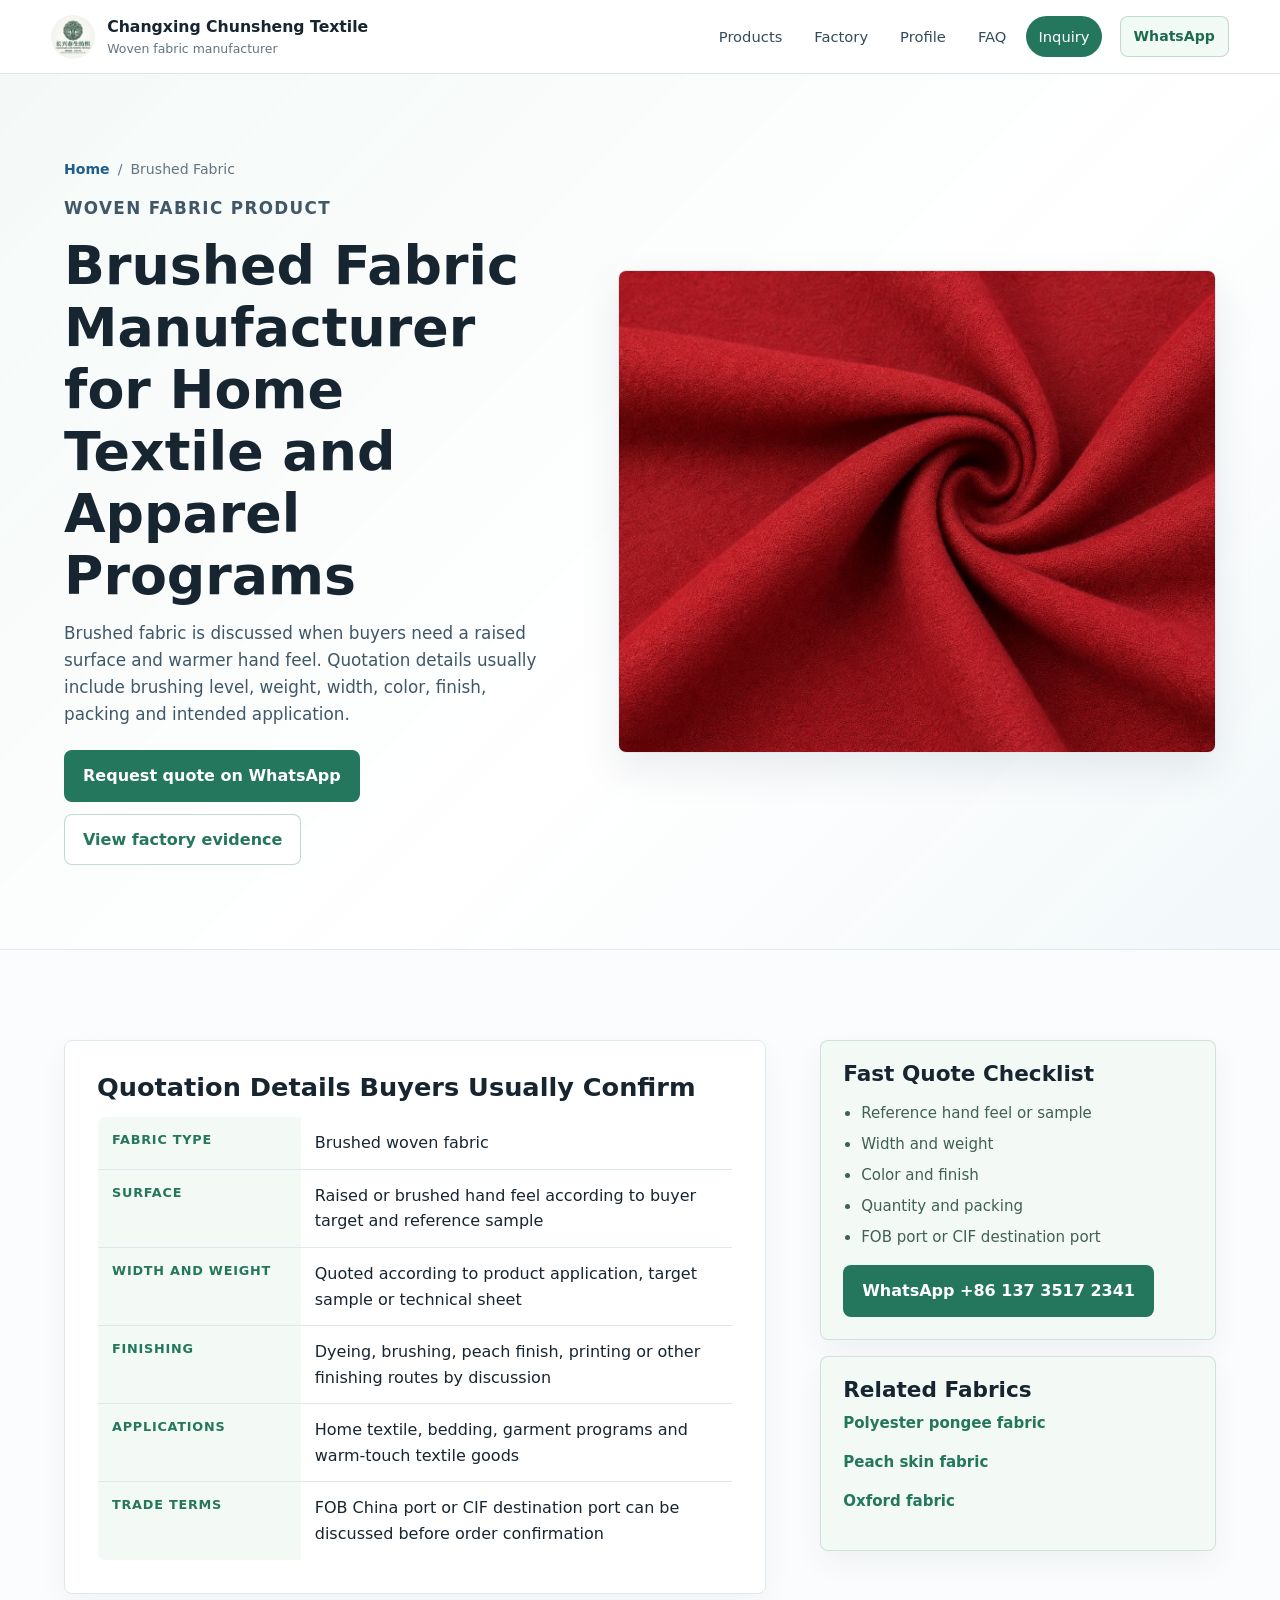
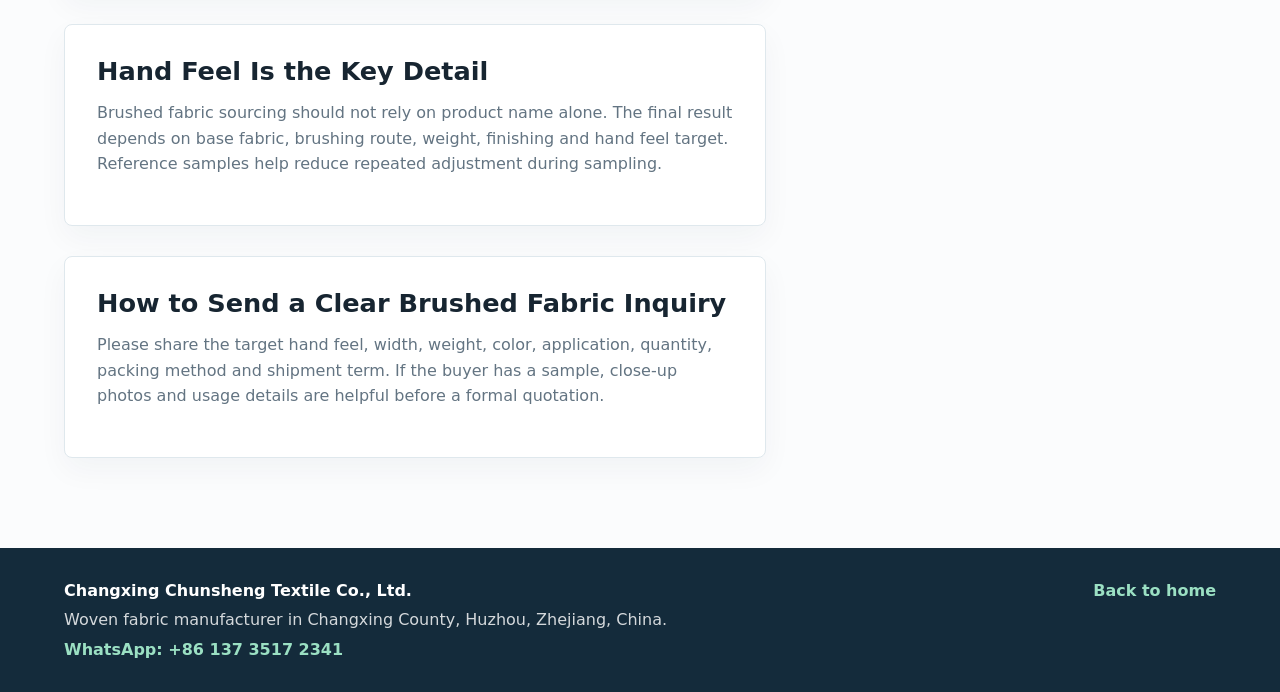
==== cloudflare-git-dist/brushed-fabric.html @ cf56562e "Add SEO product pages" ====
<!doctype html>
<html lang="en">
  <head>
    <meta charset="UTF-8" />
    <meta name="viewport" content="width=device-width, initial-scale=1.0" />
    <title>Brushed Fabric Manufacturer in China | Changxing Chunsheng Textile</title>
    <meta
      name="description"
      content="Brushed woven fabric quotation from Changxing Chunsheng Textile in Zhejiang, China. Discuss width, weight, brushing level, color, finish, quantity, packing and FOB or CIF shipment terms."
    />
    <meta name="robots" content="index, follow" />
    <link rel="canonical" href="https://textiles.junyan911s.workers.dev/brushed-fabric.html" />
    <meta property="og:type" content="product" />
    <meta property="og:title" content="Brushed Fabric Manufacturer in China" />
    <meta property="og:description" content="Brushed woven fabric quotation for warmer touch, apparel, home textile and bedding programs." />
    <meta property="og:url" content="https://textiles.junyan911s.workers.dev/brushed-fabric.html" />
    <meta property="og:image" content="https://textiles.junyan911s.workers.dev/assets/images/products/brushed.png" />
    <link rel="stylesheet" href="styles.css" />
    <script defer src="script.js"></script>
    <script defer src="analytics.js"></script>
    <script type="application/ld+json">
      {
        "@context": "https://schema.org",
        "@graph": [
          {
            "@type": "Product",
            "@id": "https://textiles.junyan911s.workers.dev/brushed-fabric.html#product",
            "name": "Brushed Fabric",
            "image": "https://textiles.junyan911s.workers.dev/assets/images/products/brushed.png",
            "description": "Brushed woven fabric with raised surface for warmer touch, home textile, bedding and garment programs.",
            "category": "Woven textile fabric",
            "brand": { "@type": "Brand", "name": "Changxing Chunsheng Textile" },
            "manufacturer": {
              "@type": "Organization",
              "name": "Changxing Chunsheng Textile Co., Ltd.",
              "url": "https://textiles.junyan911s.workers.dev/"
            },
            "additionalProperty": [
              { "@type": "PropertyValue", "name": "Common discussion points", "value": "brushing level, hand feel, width, weight, color, finishing, packing" },
              { "@type": "PropertyValue", "name": "Quotation terms", "value": "FOB or CIF by buyer request" }
            ]
          },
          {
            "@type": "BreadcrumbList",
            "itemListElement": [
              { "@type": "ListItem", "position": 1, "name": "Home", "item": "https://textiles.junyan911s.workers.dev/" },
              { "@type": "ListItem", "position": 2, "name": "Brushed Fabric", "item": "https://textiles.junyan911s.workers.dev/brushed-fabric.html" }
            ]
          }
        ]
      }
    </script>
  </head>
  <body class="product-page">
    <header class="site-header" data-header>
      <a class="brand" href="index.html#top" aria-label="Changxing Chunsheng Textile home">
        <img src="assets/images/brand/logo.jpg" alt="" />
        <span>
          <strong>Changxing Chunsheng Textile</strong>
          <small>Woven fabric manufacturer</small>
        </span>
      </a>
      <button class="nav-toggle" type="button" aria-expanded="false" aria-controls="site-nav" data-nav-toggle>
        <span></span>
        <span></span>
        <span></span>
      </button>
      <nav id="site-nav" class="site-nav" data-nav>
        <a href="index.html#products">Products</a>
        <a href="index.html#factory">Factory</a>
        <a href="index.html#profile">Profile</a>
        <a href="index.html#faq">FAQ</a>
        <a class="nav-cta" href="index.html#inquiry">Inquiry</a>
      </nav>
      <a class="whatsapp-link header-whatsapp" href="https://wa.me/8613735172341" target="_blank" rel="noopener">WhatsApp</a>
    </header>

    <main>
      <section class="product-hero">
        <div class="product-hero-copy">
          <nav class="breadcrumb" aria-label="Breadcrumb">
            <a href="index.html">Home</a>
            <span>/</span>
            <span>Brushed Fabric</span>
          </nav>
          <p class="eyebrow">Woven fabric product</p>
          <h1>Brushed Fabric Manufacturer for Home Textile and Apparel Programs</h1>
          <p>
            Brushed fabric is discussed when buyers need a raised surface and warmer hand feel. Quotation
            details usually include brushing level, weight, width, color, finish, packing and intended
            application.
          </p>
          <div class="product-actions">
            <a class="button primary" href="https://wa.me/8613735172341?text=Hello%2C%20I%20want%20a%20quote%20for%20brushed%20fabric." target="_blank" rel="noopener">Request quote on WhatsApp</a>
            <a class="button secondary" href="index.html#factory">View factory evidence</a>
          </div>
        </div>
        <figure class="product-hero-image">
          <img src="assets/images/products/brushed.png" alt="Brushed woven fabric sample for home textile and apparel programs" />
        </figure>
      </section>

      <section class="product-layout">
        <div class="product-content">
          <article class="product-panel">
            <h2>Quotation Details Buyers Usually Confirm</h2>
            <table class="spec-table">
              <tbody>
                <tr><th>Fabric type</th><td>Brushed woven fabric</td></tr>
                <tr><th>Surface</th><td>Raised or brushed hand feel according to buyer target and reference sample</td></tr>
                <tr><th>Width and weight</th><td>Quoted according to product application, target sample or technical sheet</td></tr>
                <tr><th>Finishing</th><td>Dyeing, brushing, peach finish, printing or other finishing routes by discussion</td></tr>
                <tr><th>Applications</th><td>Home textile, bedding, garment programs and warm-touch textile goods</td></tr>
                <tr><th>Trade terms</th><td>FOB China port or CIF destination port can be discussed before order confirmation</td></tr>
              </tbody>
            </table>
          </article>

          <article class="product-panel">
            <h2>Hand Feel Is the Key Detail</h2>
            <p>
              Brushed fabric sourcing should not rely on product name alone. The final result depends on base
              fabric, brushing route, weight, finishing and hand feel target. Reference samples help reduce
              repeated adjustment during sampling.
            </p>
          </article>

          <article class="product-panel">
            <h2>How to Send a Clear Brushed Fabric Inquiry</h2>
            <p>
              Please share the target hand feel, width, weight, color, application, quantity, packing method and
              shipment term. If the buyer has a sample, close-up photos and usage details are helpful before a
              formal quotation.
            </p>
          </article>
        </div>

        <aside class="product-side">
          <div class="quote-card">
            <h2>Fast Quote Checklist</h2>
            <ul>
              <li>Reference hand feel or sample</li>
              <li>Width and weight</li>
              <li>Color and finish</li>
              <li>Quantity and packing</li>
              <li>FOB port or CIF destination port</li>
            </ul>
            <a class="button primary" href="https://wa.me/8613735172341" target="_blank" rel="noopener">WhatsApp +86 137 3517 2341</a>
          </div>
          <div class="quote-card">
            <h2>Related Fabrics</h2>
            <p><a class="inline-contact" href="polyester-pongee-fabric.html">Polyester pongee fabric</a></p>
            <p><a class="inline-contact" href="peach-skin-fabric.html">Peach skin fabric</a></p>
            <p><a class="inline-contact" href="oxford-fabric.html">Oxford fabric</a></p>
          </div>
        </aside>
      </section>
    </main>

    <footer class="site-footer">
      <div>
        <strong>Changxing Chunsheng Textile Co., Ltd.</strong>
        <p>Woven fabric manufacturer in Changxing County, Huzhou, Zhejiang, China.</p>
        <p><a class="footer-contact" href="https://wa.me/8613735172341" target="_blank" rel="noopener">WhatsApp: +86 137 3517 2341</a></p>
      </div>
      <a href="index.html#top">Back to home</a>
    </footer>
  </body>
</html>
---- cloudflare-git-dist/styles.css ----
:root {
  --ink: #172531;
  --muted: #637482;
  --line: #dfe8ed;
  --blue: #1f5f8b;
  --green: #24765c;
  --rust: #5f725f;
  --cream: #f6f8f7;
  --paper: #fbfcfd;
  --soft: #f2f6f7;
  --surface: #ffffff;
  --shadow: 0 16px 42px rgba(24, 47, 65, 0.09);
  --radius: 8px;
}

* {
  box-sizing: border-box;
}

html {
  scroll-behavior: smooth;
}

body {
  margin: 0;
  font-family:
    Inter, ui-sans-serif, system-ui, -apple-system, BlinkMacSystemFont, "Segoe UI", "PingFang SC",
    "Microsoft YaHei", Arial, sans-serif;
  color: var(--ink);
  background: var(--paper);
  line-height: 1.6;
}

img,
video {
  display: block;
  max-width: 100%;
}

a {
  color: inherit;
  text-decoration: none;
}

.site-header {
  position: sticky;
  top: 0;
  z-index: 20;
  display: flex;
  align-items: center;
  justify-content: space-between;
  gap: 18px;
  padding: 14px clamp(18px, 4vw, 56px);
  background: rgba(255, 255, 255, 0.94);
  border-bottom: 1px solid rgba(214, 226, 232, 0.88);
  backdrop-filter: blur(16px);
}

.brand {
  display: inline-flex;
  align-items: center;
  gap: 12px;
  min-width: 0;
}

.brand img {
  width: 44px;
  height: 44px;
  border-radius: 50%;
  object-fit: cover;
}

.brand strong,
.brand small {
  display: block;
  white-space: nowrap;
}

.brand strong {
  font-size: 0.98rem;
  letter-spacing: 0;
}

.brand small {
  color: var(--muted);
  font-size: 0.78rem;
}

.site-nav {
  display: flex;
  align-items: center;
  gap: 8px;
  color: #344b5b;
  font-size: 0.92rem;
  margin-left: auto;
}

.site-nav a {
  padding: 9px 12px;
  border-radius: 999px;
}

.site-nav a:hover {
  background: var(--soft);
}

.nav-cta {
  color: #fff !important;
  background: var(--green);
}

.whatsapp-link,
.inline-contact,
.footer-contact {
  color: var(--green);
  font-weight: 850;
}

.header-whatsapp {
  display: inline-flex;
  align-items: center;
  justify-content: center;
  min-height: 38px;
  padding: 8px 13px;
  border: 1px solid rgba(36, 118, 92, 0.24);
  border-radius: var(--radius);
  background: #f1faf5;
  color: #1c6a50;
  font-size: 0.88rem;
  white-space: nowrap;
}

.header-whatsapp:hover,
.whatsapp-link:hover,
.inline-contact:hover,
.footer-contact:hover {
  color: #124d3a;
}

.language-switch {
  display: inline-flex;
  flex: 0 0 auto;
  padding: 3px;
  border: 1px solid var(--line);
  border-radius: var(--radius);
  background: #fff;
}

.language-switch button {
  min-width: 46px;
  border: 0;
  border-radius: 6px;
  padding: 7px 9px;
  color: #405568;
  background: transparent;
  font: inherit;
  font-size: 0.82rem;
  font-weight: 800;
  cursor: pointer;
}

.language-switch button.is-active {
  color: #fff;
  background: var(--green);
}

.nav-toggle {
  display: none;
  width: 42px;
  height: 42px;
  border: 1px solid var(--line);
  border-radius: var(--radius);
  background: #fff;
}

.nav-toggle span {
  display: block;
  width: 18px;
  height: 2px;
  margin: 4px auto;
  background: var(--ink);
}

.hero {
  padding: clamp(22px, 3.2vw, 38px) clamp(18px, 4vw, 56px) clamp(32px, 4vw, 52px);
  background:
    linear-gradient(135deg, rgba(244, 249, 248, 0.96), rgba(255, 255, 255, 0.94) 54%, rgba(246, 249, 250, 0.92)),
    #f8fbfa;
  border-bottom: 1px solid var(--line);
}

.hero-wrap {
  display: grid;
  grid-template-columns: minmax(0, 1.58fr) minmax(370px, 0.62fr);
  gap: clamp(18px, 2vw, 28px);
  align-items: stretch;
  max-width: 1480px;
  margin: 0 auto;
}

.hero-cover-card,
.hero-inquiry {
  border: 1px solid rgba(211, 225, 231, 0.9);
  border-radius: var(--radius);
  background: rgba(255, 255, 255, 0.96);
  box-shadow: var(--shadow);
}

.hero-cover-card {
  display: grid;
  align-items: center;
  padding: clamp(8px, 0.8vw, 12px);
  overflow: hidden;
  background:
    linear-gradient(135deg, rgba(255, 255, 255, 0.98), rgba(245, 249, 249, 0.9)),
    #fff;
}

.hero-cover-card img {
  width: 100%;
  height: auto;
  object-fit: contain;
  border-radius: 6px;
}

.hero-inquiry {
  display: grid;
  grid-template-columns: 1fr;
  height: 100%;
  gap: 8px;
  align-content: center;
  align-items: start;
  padding: clamp(16px, 1.35vw, 22px);
}

.hero-inquiry h1 {
  max-width: 380px;
  margin-bottom: 2px;
  font-size: clamp(1.2rem, 1.28vw, 1.52rem);
  line-height: 1.18;
}

.eyebrow {
  margin: 0 0 14px;
  color: var(--green);
  font-size: 0.78rem;
  font-weight: 800;
  letter-spacing: 0.08em;
  text-transform: uppercase;
}

h1,
h2,
h3,
p {
  margin-top: 0;
}

h1 {
  max-width: 560px;
  margin-bottom: 14px;
  font-size: clamp(1.85rem, 2.45vw, 2.75rem);
  line-height: 1.15;
  font-weight: 850;
  letter-spacing: 0;
}

h2 {
  margin-bottom: 14px;
  font-size: clamp(2rem, 4vw, 3.65rem);
  line-height: 1.02;
  letter-spacing: 0;
}

h3 {
  margin-bottom: 8px;
  font-size: 1.08rem;
  line-height: 1.22;
}

.hero-copy {
  max-width: 380px;
  margin-bottom: 0;
  color: #405768;
  font-size: 0.84rem;
  line-height: 1.52;
}

.contact-row {
  display: grid;
  gap: 4px;
  margin: 2px 0;
  padding: 9px 12px;
  border: 1px solid rgba(36, 118, 92, 0.16);
  border-radius: var(--radius);
  background: #f3faf6;
}

.contact-row .whatsapp-link {
  display: flex;
  flex-wrap: wrap;
  align-items: baseline;
  gap: 6px 10px;
}

.contact-row span {
  color: #1f6b52;
  font-size: 0.74rem;
  font-weight: 900;
  letter-spacing: 0.04em;
  text-transform: uppercase;
}

.contact-row strong {
  color: #173d30;
  font-size: 0.9rem;
}

.response-note {
  color: #60736d !important;
  font-size: 0.78rem !important;
  font-weight: 650 !important;
  letter-spacing: 0 !important;
  text-transform: none !important;
}

.hero-actions {
  display: flex;
  flex-wrap: wrap;
  gap: 12px;
  margin-top: 24px;
}

.button {
  display: inline-flex;
  align-items: center;
  justify-content: center;
  min-height: 46px;
  padding: 12px 18px;
  border: 1px solid transparent;
  border-radius: var(--radius);
  font-weight: 800;
  cursor: pointer;
}

.button.primary {
  color: #fff;
  background: var(--green);
}

.button.primary:hover {
  background: #1a624b;
}

.button.secondary {
  border-color: rgba(36, 118, 92, 0.28);
  color: var(--green);
  background: rgba(255, 255, 255, 0.86);
}

.section,
.factory-section,
.process-section,
.inquiry-section {
  padding: clamp(64px, 9vw, 112px) clamp(18px, 5vw, 72px);
}

.section-heading {
  max-width: 850px;
  margin: 0 auto 36px;
  text-align: center;
}

.section-heading p:not(.eyebrow) {
  color: var(--muted);
  font-size: 1.03rem;
}

.product-grid {
  display: grid;
  grid-template-columns: repeat(4, minmax(0, 1fr));
  gap: 18px;
}

.product-card {
  overflow: hidden;
  border: 1px solid var(--line);
  border-radius: var(--radius);
  background: var(--surface);
  box-shadow: 0 12px 30px rgba(24, 47, 65, 0.06);
}

.product-image-button {
  position: relative;
  display: block;
  width: 100%;
  padding: 0;
  border: 0;
  background: var(--soft);
  cursor: zoom-in;
  overflow: hidden;
}

.product-image-button::after {
  content: "+";
  position: absolute;
  right: 14px;
  bottom: 14px;
  display: grid;
  place-items: center;
  width: 34px;
  height: 34px;
  border: 1px solid rgba(255, 255, 255, 0.68);
  border-radius: 50%;
  color: #fff;
  background: rgba(16, 35, 49, 0.62);
  font-size: 1.35rem;
  line-height: 1;
  opacity: 0;
  transform: translateY(6px) scale(0.92);
  transition:
    opacity 180ms ease,
    transform 180ms ease,
    background 180ms ease;
}

.product-image-button:hover::after,
.product-image-button:focus-visible::after {
  opacity: 1;
  transform: translateY(0) scale(1);
}

.product-image-button:focus-visible {
  outline: 3px solid rgba(31, 109, 84, 0.22);
  outline-offset: -3px;
}

.product-card img {
  width: 100%;
  aspect-ratio: 1.28;
  object-fit: cover;
  background: var(--soft);
  transition: transform 260ms ease;
}

.product-image-button:hover img,
.product-image-button:focus-visible img {
  transform: scale(1.035);
}

.product-card div {
  padding: 20px;
}

.product-card p {
  min-height: 78px;
  color: var(--muted);
  font-size: 0.94rem;
}

.product-card span {
  display: inline-flex;
  padding: 4px 9px;
  border-radius: 999px;
  color: #276d55;
  background: #edf7f2;
  font-size: 0.8rem;
  font-weight: 800;
}

.product-detail-link {
  display: inline-flex;
  align-items: center;
  gap: 6px;
  margin-top: 14px;
  color: var(--blue);
  font-size: 0.9rem;
  font-weight: 850;
}

.product-detail-link::after {
  content: ">";
  color: var(--green);
  font-weight: 900;
  transform: translateY(-1px);
}

.product-detail-link:hover {
  color: #164c70;
}

.factory-section {
  display: grid;
  grid-template-columns: minmax(0, 0.78fr) minmax(0, 1.22fr);
  gap: clamp(28px, 5vw, 64px);
  align-items: center;
  background: var(--cream);
}

.factory-copy p:not(.eyebrow) {
  color: #516676;
}

.check-list {
  display: grid;
  gap: 12px;
  padding: 0;
  margin: 24px 0 0;
  list-style: none;
}

.check-list li {
  position: relative;
  padding-left: 28px;
  color: #2c4658;
}

.check-list li::before {
  content: "";
  position: absolute;
  left: 0;
  top: 0.52em;
  width: 10px;
  height: 10px;
  border-radius: 50%;
  background: var(--green);
}

.factory-gallery {
  display: grid;
  grid-template-columns: 1fr 0.72fr;
  gap: 16px;
  align-items: stretch;
}

figure {
  margin: 0;
}

.factory-gallery figure {
  overflow: hidden;
  border-radius: var(--radius);
  background: var(--surface);
  box-shadow: var(--shadow);
}

.factory-gallery img {
  width: 100%;
  height: 560px;
  object-fit: cover;
}

.factory-gallery figure:nth-child(2) img {
  height: 460px;
}

figcaption {
  padding: 12px 14px;
  color: #607483;
  font-size: 0.88rem;
}

.verification {
  background: var(--surface);
}

.verification-layout {
  display: grid;
  grid-template-columns: minmax(0, 1.1fr) minmax(360px, 0.9fr);
  gap: 28px;
  align-items: start;
}

.profile-layout {
  grid-template-columns: minmax(0, 920px);
  justify-content: center;
}

.facts {
  display: grid;
  gap: 1px;
  margin: 0;
  overflow: hidden;
  border: 1px solid var(--line);
  border-radius: var(--radius);
  background: var(--line);
}

.facts div {
  padding: 18px 20px;
  background: var(--surface);
}

.facts dt {
  color: var(--green);
  font-size: 0.78rem;
  font-weight: 900;
  letter-spacing: 0.06em;
  text-transform: uppercase;
}

.facts dd {
  margin: 5px 0 0;
  color: #304756;
}

.process-section {
  background: #173449;
  color: #fff;
}

.compact {
  margin-bottom: 30px;
}

.process-section .eyebrow {
  color: #9bd7be;
}

.process-grid {
  display: grid;
  grid-template-columns: repeat(4, minmax(0, 1fr));
  gap: 14px;
}

.process-grid article {
  padding: 24px;
  border: 1px solid rgba(255, 255, 255, 0.14);
  border-radius: var(--radius);
  background: rgba(255, 255, 255, 0.055);
}

.process-grid span {
  display: block;
  margin-bottom: 34px;
  color: #9bd7be;
  font-size: 0.8rem;
  font-weight: 900;
}

.process-grid p {
  margin-bottom: 0;
  color: rgba(255, 255, 255, 0.76);
}

.faq-section {
  background: var(--surface);
}

.faq-grid {
  display: grid;
  grid-template-columns: repeat(2, minmax(0, 1fr));
  gap: 14px;
  max-width: 1120px;
  margin: 0 auto;
}

.faq-grid details {
  border: 1px solid var(--line);
  border-radius: var(--radius);
  background: #fff;
  box-shadow: 0 10px 26px rgba(24, 47, 65, 0.045);
}

.faq-grid summary {
  position: relative;
  padding: 18px 48px 18px 20px;
  color: var(--ink);
  font-weight: 850;
  line-height: 1.35;
  cursor: pointer;
}

.faq-grid summary::marker {
  content: "";
}

.faq-grid summary::after {
  content: "+";
  position: absolute;
  top: 18px;
  right: 20px;
  color: var(--green);
  font-size: 1.2rem;
  line-height: 1;
}

.faq-grid details[open] summary::after {
  content: "-";
}

.faq-grid p {
  margin: 0;
  padding: 0 20px 18px;
  color: var(--muted);
  font-size: 0.96rem;
}

.product-page {
  background: var(--paper);
}

.product-hero {
  display: grid;
  grid-template-columns: minmax(0, 0.9fr) minmax(360px, 1.1fr);
  gap: clamp(24px, 5vw, 64px);
  align-items: center;
  padding: clamp(44px, 7vw, 84px) clamp(18px, 5vw, 72px);
  border-bottom: 1px solid var(--line);
  background:
    linear-gradient(135deg, rgba(244, 249, 248, 0.98), rgba(255, 255, 255, 0.94) 58%, rgba(242, 247, 249, 0.92)),
    #f8fbfa;
}

.product-hero-copy {
  max-width: 680px;
}

.product-hero-copy h1 {
  max-width: 680px;
  font-size: clamp(2rem, 4.2vw, 4.2rem);
}

.product-hero-copy p {
  color: #405768;
  font-size: 1.05rem;
}

.product-hero-image {
  overflow: hidden;
  border: 1px solid var(--line);
  border-radius: var(--radius);
  background: #fff;
  box-shadow: var(--shadow);
}

.product-hero-image img {
  width: 100%;
  aspect-ratio: 1.24;
  object-fit: cover;
}

.product-actions {
  display: flex;
  flex-wrap: wrap;
  gap: 12px;
  margin-top: 22px;
}

.product-layout {
  display: grid;
  grid-template-columns: minmax(0, 1.1fr) minmax(300px, 0.62fr);
  gap: clamp(24px, 5vw, 54px);
  align-items: start;
  padding: clamp(54px, 7vw, 92px) clamp(18px, 5vw, 72px);
}

.product-content {
  display: grid;
  gap: 30px;
}

.product-panel {
  padding: clamp(22px, 3vw, 32px);
  border: 1px solid var(--line);
  border-radius: var(--radius);
  background: #fff;
  box-shadow: 0 12px 30px rgba(24, 47, 65, 0.045);
}

.product-panel h2 {
  margin-bottom: 14px;
  font-size: clamp(1.45rem, 2vw, 2rem);
  line-height: 1.15;
}

.product-panel p {
  color: var(--muted);
}

.spec-table {
  width: 100%;
  border-collapse: collapse;
  overflow: hidden;
  border: 1px solid var(--line);
  border-radius: var(--radius);
  background: #fff;
}

.spec-table th,
.spec-table td {
  padding: 13px 14px;
  border-bottom: 1px solid var(--line);
  text-align: left;
  vertical-align: top;
}

.spec-table th {
  width: 32%;
  color: var(--green);
  background: #f3faf6;
  font-size: 0.8rem;
  letter-spacing: 0.06em;
  text-transform: uppercase;
}

.spec-table tr:last-child th,
.spec-table tr:last-child td {
  border-bottom: 0;
}

.product-side {
  position: sticky;
  top: 96px;
  display: grid;
  gap: 16px;
}

.quote-card {
  padding: 22px;
  border: 1px solid rgba(36, 118, 92, 0.18);
  border-radius: var(--radius);
  background: #f3faf6;
  box-shadow: 0 12px 30px rgba(24, 47, 65, 0.055);
}

.quote-card h2 {
  margin-bottom: 10px;
  font-size: 1.35rem;
}

.quote-card p,
.quote-card li {
  color: #405f55;
  font-size: 0.94rem;
}

.quote-card ul {
  display: grid;
  gap: 7px;
  padding-left: 18px;
}

.breadcrumb {
  display: flex;
  flex-wrap: wrap;
  gap: 8px;
  margin-bottom: 14px;
  color: var(--muted);
  font-size: 0.88rem;
}

.breadcrumb a {
  color: var(--blue);
  font-weight: 800;
}

.video-section {
  background:
    linear-gradient(180deg, #f8fafb 0%, #f3f7f7 100%);
}

.video-carousel {
  position: relative;
  isolation: isolate;
  max-width: 1120px;
  margin: 0 auto;
  padding: 0 clamp(42px, 5vw, 62px);
  --carousel-delay: 6500ms;
}

.video-carousel::before {
  content: "";
  position: absolute;
  inset: 48px clamp(28px, 4vw, 46px) 58px;
  z-index: -1;
  border: 1px solid rgba(36, 118, 92, 0.11);
  border-radius: var(--radius);
  background:
    linear-gradient(135deg, rgba(255, 255, 255, 0.76), rgba(237, 244, 246, 0.58)),
    repeating-linear-gradient(90deg, rgba(23, 37, 49, 0.035) 0 1px, transparent 1px 12px);
  box-shadow: 0 22px 52px rgba(24, 47, 65, 0.08);
  transform: translate(12px, 14px);
}

.carousel-meta {
  display: flex;
  align-items: end;
  justify-content: space-between;
  gap: 18px;
  margin-bottom: 12px;
  padding: 12px 14px;
  border: 1px solid rgba(218, 229, 234, 0.9);
  border-radius: var(--radius);
  background: rgba(255, 255, 255, 0.86);
  box-shadow: 0 12px 28px rgba(24, 47, 65, 0.055);
  backdrop-filter: blur(10px);
}

.carousel-meta div {
  display: grid;
  gap: 3px;
}

.carousel-meta span {
  color: var(--green);
  font-size: 0.76rem;
  font-weight: 900;
  letter-spacing: 0.08em;
  text-transform: uppercase;
}

.carousel-meta strong {
  color: var(--ink);
  font-size: clamp(1.2rem, 2vw, 1.75rem);
  line-height: 1.15;
}

.carousel-count {
  padding: 6px 10px;
  border: 1px solid rgba(36, 118, 92, 0.2);
  border-radius: 999px;
  background: rgba(255, 255, 255, 0.88);
  white-space: nowrap;
}

.video-viewport {
  position: relative;
  overflow: hidden;
  padding: clamp(20px, 3vw, 34px) clamp(34px, 5vw, 64px);
  border: 1px solid var(--line);
  border-radius: var(--radius);
  background:
    radial-gradient(circle at 50% 34%, rgba(255, 255, 255, 0.12), transparent 38%),
    linear-gradient(135deg, rgba(31, 109, 84, 0.26), rgba(14, 75, 131, 0.14) 42%, transparent),
    #101820;
  box-shadow: 0 24px 58px rgba(22, 38, 51, 0.22);
  cursor: grab;
  perspective: 1400px;
}

.video-viewport::after {
  content: "";
  position: absolute;
  inset: 0;
  z-index: 2;
  pointer-events: none;
  border-radius: inherit;
  box-shadow:
    inset 0 0 0 1px rgba(255, 255, 255, 0.1),
    inset 0 -80px 120px rgba(7, 16, 24, 0.12);
}

.video-track {
  position: relative;
  height: clamp(320px, 39vw, 560px);
  transform-style: preserve-3d;
}

.video-slide {
  position: absolute;
  top: 50%;
  left: 50%;
  z-index: 0;
  width: min(74%, 860px);
  padding: clamp(10px, 1.2vw, 14px);
  background:
    linear-gradient(135deg, rgba(255, 255, 255, 0.08), rgba(255, 255, 255, 0.02)),
    #101820;
  border: 1px solid rgba(255, 255, 255, 0.1);
  border-radius: var(--radius);
  box-shadow: 0 22px 54px rgba(0, 0, 0, 0.28);
  opacity: 0;
  pointer-events: none;
  filter: saturate(0.74) brightness(0.76);
  transform: translate3d(-50%, -50%, -260px) scale(0.52);
  transform-origin: center;
  transition:
    opacity 460ms ease,
    transform 780ms cubic-bezier(0.16, 1, 0.3, 1),
    filter 780ms ease,
    box-shadow 780ms ease;
  will-change: transform, opacity, filter;
}

.video-slide.is-active {
  z-index: 5;
  opacity: 1;
  pointer-events: auto;
  filter: saturate(1.04) brightness(1);
  transform: translate3d(-50%, -50%, 80px) scale(1);
  box-shadow: 0 28px 74px rgba(0, 0, 0, 0.34);
}

.video-slide.is-prev {
  z-index: 3;
  opacity: 0.58;
  pointer-events: auto;
  cursor: pointer;
  transform: translate3d(-90%, -50%, -125px) rotateY(18deg) scale(0.76);
}

.video-slide.is-next {
  z-index: 3;
  opacity: 0.58;
  pointer-events: auto;
  cursor: pointer;
  transform: translate3d(-10%, -50%, -125px) rotateY(-18deg) scale(0.76);
}

.video-slide.is-far-prev {
  z-index: 1;
  opacity: 0.24;
  transform: translate3d(-112%, -50%, -240px) rotateY(26deg) scale(0.58);
}

.video-slide.is-far-next {
  z-index: 1;
  opacity: 0.24;
  transform: translate3d(12%, -50%, -240px) rotateY(-26deg) scale(0.58);
}

.video-slide.is-hidden {
  opacity: 0;
  transform: translate3d(-50%, -50%, -320px) scale(0.45);
}

.video-slide video {
  width: 100%;
  aspect-ratio: 16 / 9;
  object-fit: cover;
  border-radius: 6px;
  background: #101820;
  box-shadow: inset 0 0 0 1px rgba(255, 255, 255, 0.08);
  filter: saturate(0.9) contrast(0.98);
  transform: scale(1);
  transition:
    filter 760ms ease,
    transform 900ms cubic-bezier(0.2, 0.82, 0.18, 1);
}

.video-slide.is-active video {
  filter: saturate(1.04) contrast(1.02);
  transform: scale(1.01);
}

.video-slide:not(.is-active) video {
  pointer-events: none;
}

.video-carousel.is-dragging .video-viewport {
  cursor: grabbing;
}

.carousel-control {
  position: absolute;
  top: 50%;
  z-index: 8;
  display: inline-flex;
  align-items: center;
  justify-content: center;
  width: 42px;
  height: 42px;
  border: 1px solid rgba(31, 109, 84, 0.28);
  border-radius: 50%;
  color: var(--green);
  background: rgba(255, 255, 255, 0.88);
  box-shadow: 0 10px 26px rgba(22, 38, 51, 0.12);
  backdrop-filter: blur(10px);
  cursor: pointer;
  transform: translateY(-50%);
  transition:
    background 180ms ease,
    border-color 180ms ease,
    color 180ms ease,
    transform 220ms ease,
    box-shadow 220ms ease;
}

.carousel-control span {
  font-size: 2rem;
  line-height: 1;
  transform: translateY(-1px);
}

.carousel-control:hover {
  color: #fff;
  background: var(--green);
  border-color: var(--green);
  box-shadow: 0 14px 30px rgba(31, 109, 84, 0.22);
  transform: translateY(-50%) scale(1.05);
}

.carousel-control.prev {
  left: 0;
}

.carousel-control.next {
  right: 0;
}

.carousel-progress {
  height: 5px;
  margin: 16px auto 0;
  overflow: hidden;
  border-radius: 999px;
  background: rgba(14, 75, 131, 0.1);
  box-shadow: inset 0 0 0 1px rgba(14, 75, 131, 0.06);
}

.carousel-progress span {
  display: block;
  width: 0;
  height: 100%;
  border-radius: inherit;
  background: linear-gradient(90deg, #4bd08f, #2d8acb, #9be0c3);
  box-shadow: 0 0 16px rgba(75, 208, 143, 0.46);
}

.carousel-progress span.is-animating {
  animation: carouselProgress var(--carousel-delay) linear forwards;
}

.video-carousel.is-paused .carousel-progress span {
  animation-play-state: paused;
}

@keyframes carouselProgress {
  from {
    width: 0;
  }

  to {
    width: 100%;
  }
}

.carousel-dots {
  display: flex;
  justify-content: center;
  gap: 9px;
  margin-top: 16px;
}

.carousel-dots button {
  width: 18px;
  height: 5px;
  padding: 0;
  border: 0;
  border-radius: 999px;
  background: #b9c8cf;
  cursor: pointer;
  transition:
    width 220ms ease,
    background 220ms ease,
    transform 220ms ease,
    box-shadow 220ms ease;
}

.carousel-dots button.is-active {
  width: 36px;
  background: linear-gradient(90deg, var(--green), var(--blue));
  box-shadow: 0 8px 18px rgba(31, 109, 84, 0.22);
  transform: translateY(-1px);
}

.inquiry-section {
  display: grid;
  grid-template-columns: minmax(0, 0.86fr) minmax(0, 1.14fr);
  gap: clamp(28px, 6vw, 74px);
  align-items: start;
  background: linear-gradient(135deg, #f3f8f6 0%, #fff 52%, #f7fafb 100%);
}

.inquiry-section > div p:not(.eyebrow) {
  color: var(--muted);
}

.inquiry-form {
  display: grid;
  grid-template-columns: 1fr 1fr;
  gap: 14px;
  padding: 22px;
  border: 1px solid var(--line);
  border-radius: var(--radius);
  background: rgba(255, 255, 255, 0.94);
  box-shadow: var(--shadow);
}

.hero-form {
  grid-column: auto;
  grid-row: auto;
  grid-template-columns: repeat(2, minmax(0, 1fr));
  gap: 7px 9px;
  padding: 0;
  border: 0;
  background: transparent;
  box-shadow: none;
}

.hero-form input,
.hero-form select,
.hero-form textarea {
  min-height: 34px;
  padding: 7px 9px;
  font-size: 0.8rem;
}

.hero-form textarea {
  min-height: 72px;
}

.hero-form .button {
  min-height: 38px;
  margin-top: 2px;
  font-size: 0.84rem;
}

.inquiry-form label {
  display: grid;
  gap: 4px;
  color: #314b5e;
  font-size: 0.76rem;
  font-weight: 800;
}

.inquiry-form .full,
.inquiry-form button,
.form-note {
  grid-column: 1 / -1;
}

input,
select,
textarea {
  width: 100%;
  border: 1px solid #ccdce3;
  border-radius: var(--radius);
  padding: 12px 12px;
  color: var(--ink);
  background: #fff;
  font: inherit;
}

textarea {
  resize: vertical;
}

input:focus,
select:focus,
textarea:focus {
  border-color: var(--green);
  outline: 3px solid rgba(36, 118, 92, 0.13);
}

.form-note {
  min-height: 24px;
  margin: 0;
  color: var(--green);
  font-weight: 800;
}

.site-footer {
  display: flex;
  justify-content: space-between;
  gap: 22px;
  padding: 30px clamp(18px, 5vw, 72px);
  color: rgba(255, 255, 255, 0.82);
  background: #142b3b;
}

.site-footer strong {
  color: #fff;
}

.site-footer p {
  margin: 4px 0 0;
}

.site-footer a {
  color: #9be0c3;
  font-weight: 800;
}

.site-footer .footer-contact {
  color: #9be0c3;
}

.floating-whatsapp {
  position: fixed;
  right: 20px;
  bottom: 20px;
  z-index: 30;
  display: grid;
  gap: 2px;
  min-width: 190px;
  padding: 12px 16px;
  border: 1px solid rgba(255, 255, 255, 0.22);
  border-radius: var(--radius);
  color: #fff;
  background: #24765c;
  box-shadow: 0 16px 34px rgba(24, 47, 65, 0.18);
}

.floating-whatsapp span {
  font-size: 0.76rem;
  font-weight: 900;
  letter-spacing: 0.08em;
  text-transform: uppercase;
}

.floating-whatsapp strong {
  font-size: 0.96rem;
}

.floating-whatsapp:hover {
  background: #1a624b;
}

.image-lightbox {
  position: fixed;
  inset: 0;
  z-index: 60;
  display: grid;
  place-items: center;
  padding: clamp(18px, 4vw, 52px);
  background: rgba(10, 20, 28, 0.78);
  opacity: 0;
  pointer-events: none;
  transition: opacity 180ms ease;
}

.image-lightbox.is-open {
  opacity: 1;
  pointer-events: auto;
}

.lightbox-frame {
  width: min(1120px, 92vw);
  margin: 0;
  transform: translateY(12px) scale(0.985);
  transition: transform 220ms cubic-bezier(0.2, 0.82, 0.18, 1);
}

.image-lightbox.is-open .lightbox-frame {
  transform: translateY(0) scale(1);
}

.lightbox-frame img {
  width: 100%;
  max-height: 78vh;
  object-fit: contain;
  border-radius: var(--radius);
  background: #fff;
  box-shadow: 0 24px 80px rgba(0, 0, 0, 0.38);
}

.lightbox-frame figcaption {
  padding: 12px 4px 0;
  color: rgba(255, 255, 255, 0.88);
  text-align: center;
  font-size: 0.95rem;
  font-weight: 800;
}

.lightbox-close {
  position: fixed;
  top: clamp(14px, 2vw, 24px);
  right: clamp(14px, 2vw, 24px);
  z-index: 61;
  display: grid;
  place-items: center;
  width: 44px;
  height: 44px;
  border: 1px solid rgba(255, 255, 255, 0.36);
  border-radius: 50%;
  color: #fff;
  background: rgba(255, 255, 255, 0.14);
  cursor: pointer;
}

.lightbox-close span {
  font-size: 1.75rem;
  line-height: 1;
  transform: translateY(-1px);
}

.lightbox-close:hover,
.lightbox-close:focus-visible {
  background: rgba(255, 255, 255, 0.24);
  outline: none;
}

@media (max-width: 1050px) {
  .product-grid,
  .process-grid,
  .faq-grid {
    grid-template-columns: repeat(2, minmax(0, 1fr));
  }

  .hero-wrap {
    grid-template-columns: 1fr;
    max-width: 900px;
  }

  .factory-section,
  .verification-layout,
  .inquiry-section,
  .product-hero,
  .product-layout {
    grid-template-columns: 1fr;
  }

  .product-side {
    position: static;
  }

  .hero-inquiry {
    grid-template-columns: 1fr;
    height: auto;
    min-height: auto;
    align-content: start;
  }

  .hero-form {
    grid-column: auto;
    grid-row: auto;
  }

  .hero-cover-card {
    min-height: auto;
  }

  .hero-cover-card img {
    height: auto;
    max-height: none;
  }

  .video-carousel {
    padding: 0 44px;
  }
}

@media (max-width: 760px) {
  .site-header {
    padding: 12px 16px;
    gap: 10px;
  }

  .brand span {
    max-width: 210px;
  }

  .brand strong,
  .brand small {
    overflow: hidden;
    text-overflow: ellipsis;
  }

  .nav-toggle {
    display: block;
    flex: 0 0 auto;
    order: 3;
  }

  .site-nav {
    position: absolute;
    top: calc(100% + 1px);
    right: 16px;
    left: 16px;
    display: none;
    flex-direction: column;
    align-items: stretch;
    padding: 12px;
    border: 1px solid var(--line);
    border-radius: var(--radius);
    background: #fff;
    box-shadow: var(--shadow);
  }

  .language-switch {
    margin-left: auto;
  }

  .header-whatsapp {
    display: none;
  }

  .site-nav.is-open {
    display: flex;
  }

  .site-nav a {
    border-radius: var(--radius);
  }

  .hero {
    padding: 18px 14px 24px;
  }

  h1 {
    font-size: clamp(1.55rem, 7vw, 2.25rem);
  }

  .product-grid,
  .process-grid,
  .faq-grid,
  .inquiry-form {
    grid-template-columns: 1fr;
  }

  .product-hero,
  .product-layout {
    padding-right: 14px;
    padding-left: 14px;
  }

  .product-actions {
    display: grid;
  }

  .spec-table th,
  .spec-table td {
    display: block;
    width: 100%;
  }

  .spec-table th {
    padding-bottom: 5px;
  }

  .spec-table td {
    padding-top: 5px;
  }

  .video-carousel {
    padding: 0;
  }

  .video-carousel::before {
    inset: 58px 8px 84px;
    transform: translate(6px, 8px);
  }

  .carousel-meta {
    align-items: flex-start;
  }

  .video-viewport {
    padding: 10px;
    perspective: none;
  }

  .video-track {
    height: clamp(210px, 58vw, 360px);
  }

  .video-slide {
    width: 100%;
    padding: 8px;
  }

  .video-slide.is-active {
    transform: translate3d(-50%, -50%, 0) scale(1);
  }

  .video-slide.is-prev,
  .video-slide.is-next,
  .video-slide.is-far-prev,
  .video-slide.is-far-next {
    opacity: 0;
    pointer-events: none;
    transform: translate3d(-50%, -50%, -180px) scale(0.76);
  }

  .carousel-control {
    top: auto;
    bottom: -58px;
    transform: none;
  }

  .carousel-control:hover {
    transform: scale(1.05);
  }

  .carousel-control.prev {
    left: calc(50% - 58px);
  }

  .carousel-control.next {
    right: calc(50% - 58px);
  }

  .carousel-dots {
    margin-bottom: 54px;
  }

  .factory-gallery {
    grid-template-columns: 1fr;
  }

  .factory-gallery img,
  .factory-gallery figure:nth-child(2) img {
    height: auto;
    max-height: 560px;
  }

  .site-footer {
    display: grid;
    padding-bottom: 86px;
  }
}

@media (max-width: 480px) {
  .hero-actions {
    display: grid;
  }

  .button {
    width: 100%;
  }

  .floating-whatsapp {
    right: 12px;
    bottom: 12px;
    left: 12px;
    min-width: 0;
    text-align: center;
  }
}

@media (prefers-reduced-motion: reduce) {
  html {
    scroll-behavior: auto;
  }

  .video-track,
  .video-slide,
  .video-slide video,
  .carousel-control,
  .carousel-dots button,
  .product-card img,
  .product-image-button::after,
  .image-lightbox,
  .lightbox-frame {
    transition: none;
  }

  .carousel-progress span.is-animating {
    animation: none;
    width: 100%;
  }
}
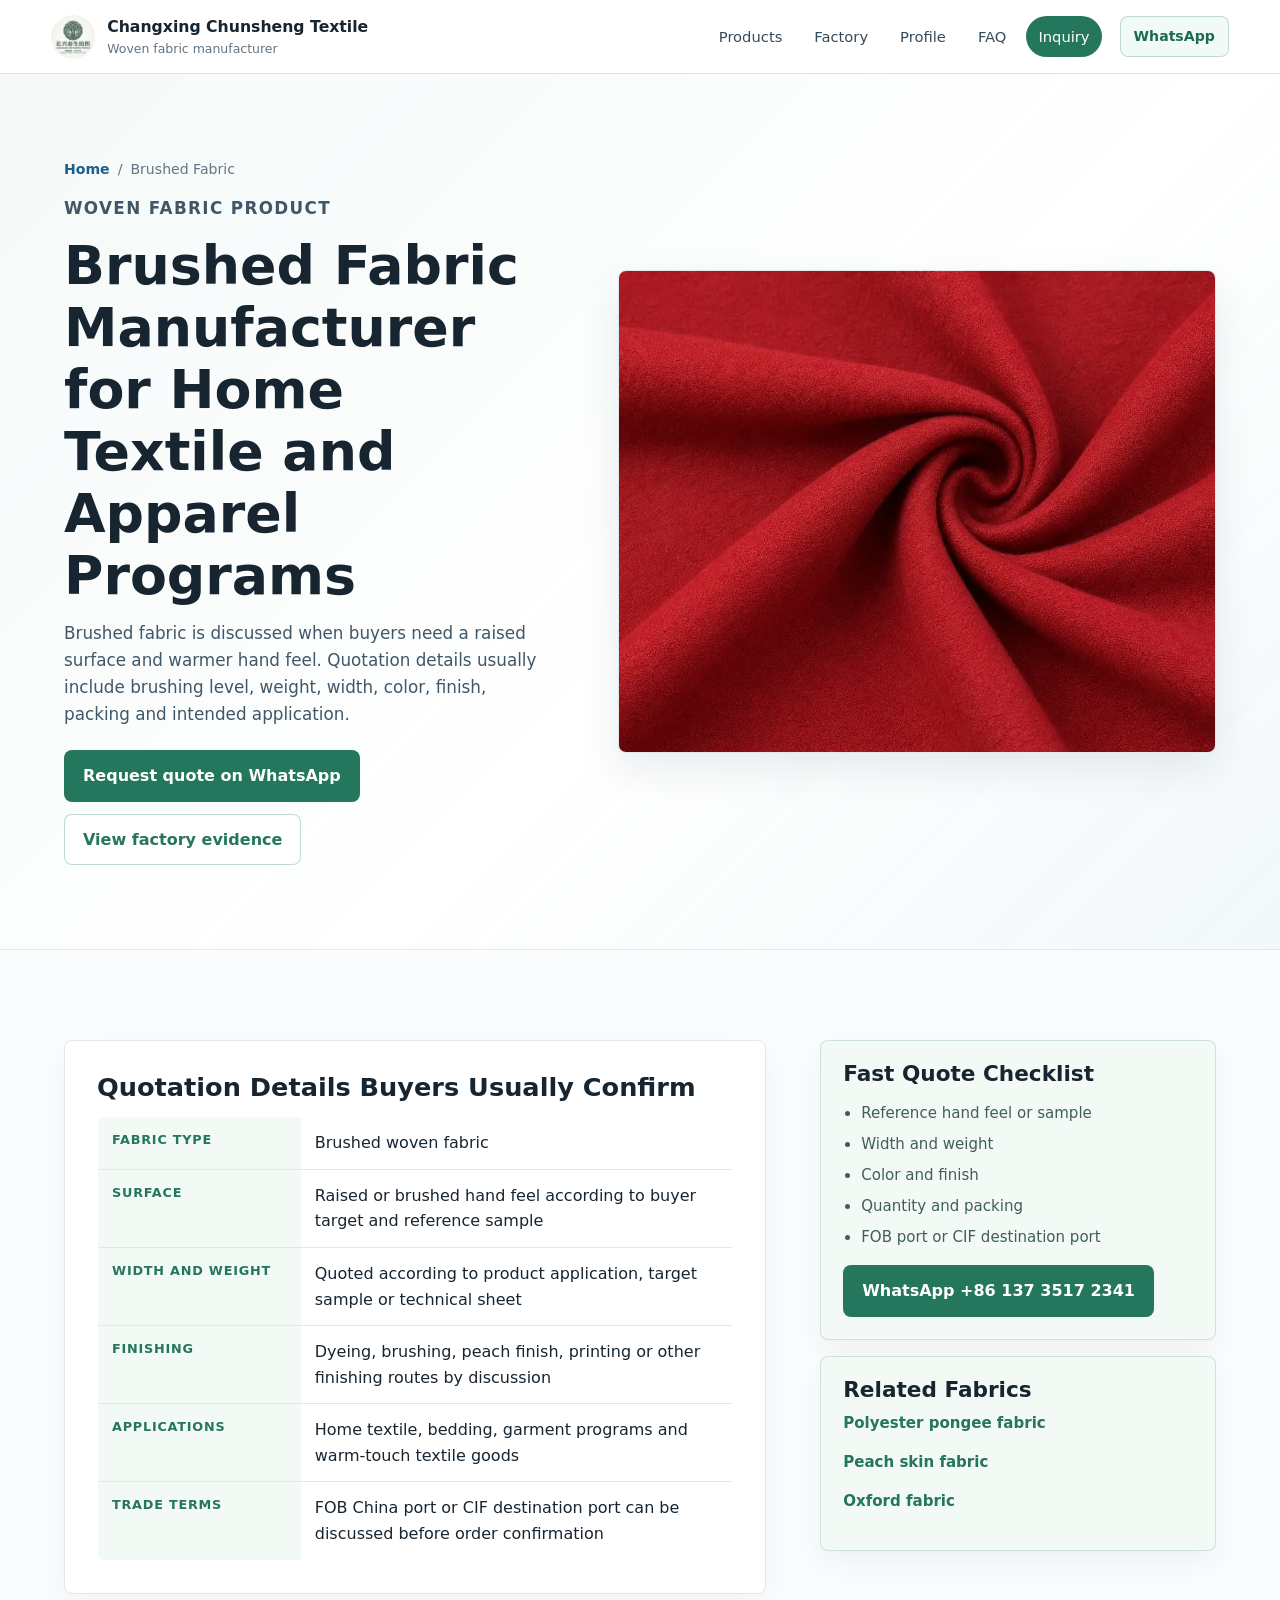
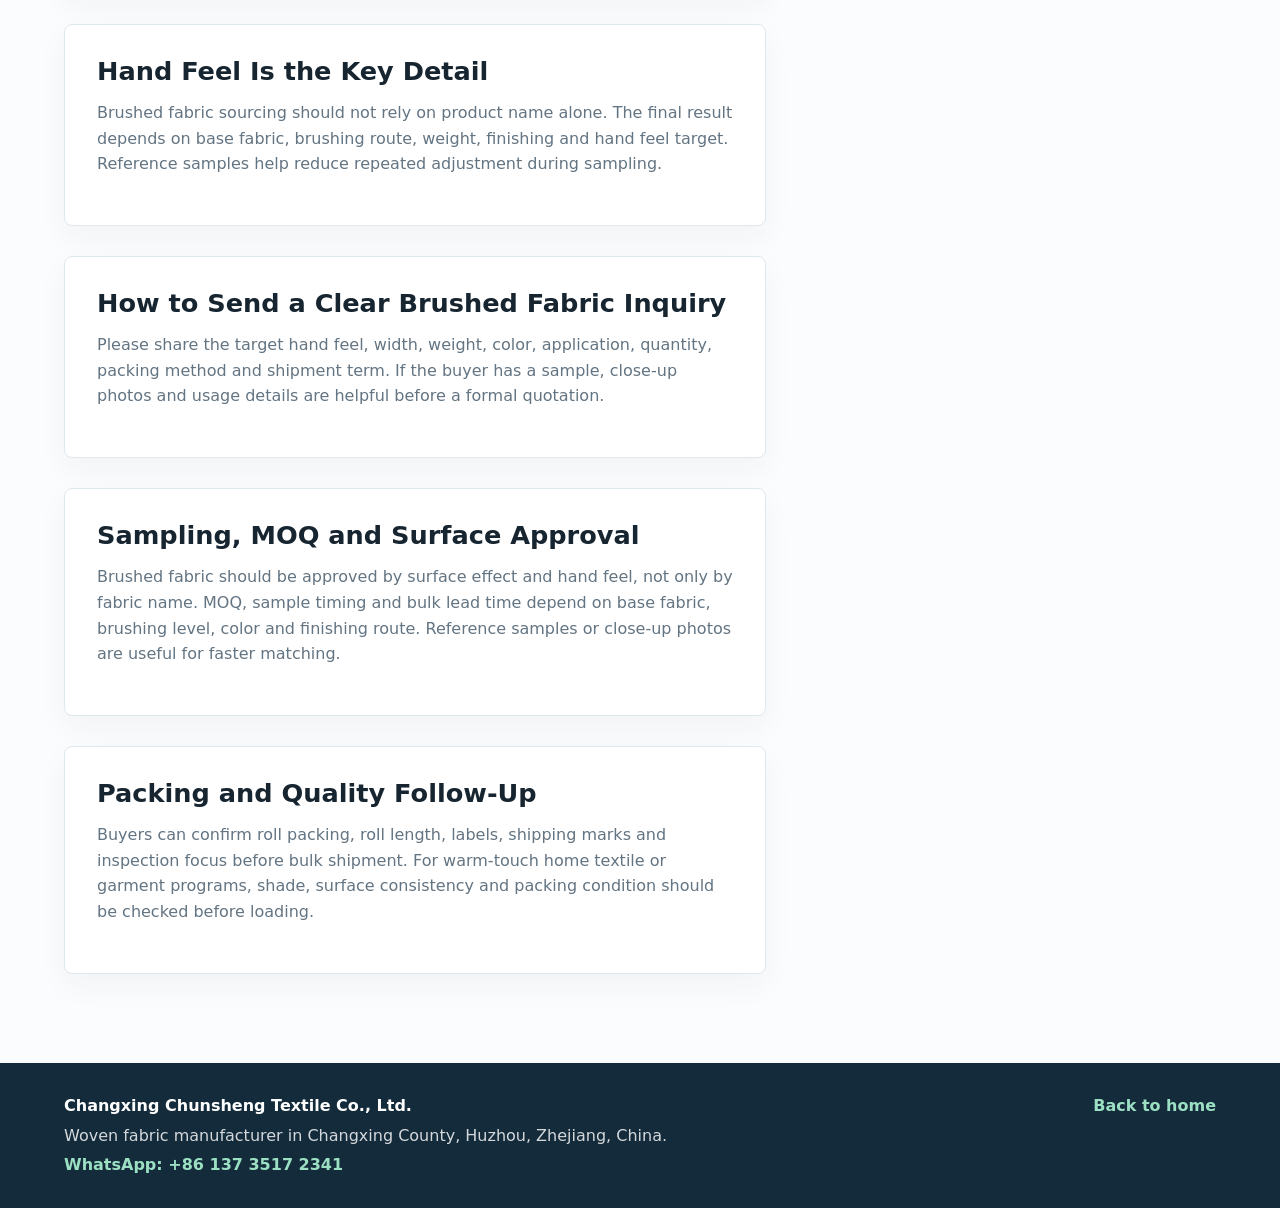
==== commit af26a8a1: "Improve textile site presentation" ====
--- a/cloudflare-git-dist/brushed-fabric.html
+++ b/cloudflare-git-dist/brushed-fabric.html
@@ -14,8 +14,8 @@
     <meta property="og:title" content="Brushed Fabric Manufacturer in China" />
     <meta property="og:description" content="Brushed woven fabric quotation for warmer touch, apparel, home textile and bedding programs." />
     <meta property="og:url" content="https://textiles.junyan911s.workers.dev/brushed-fabric.html" />
-    <meta property="og:image" content="https://textiles.junyan911s.workers.dev/assets/images/products/brushed.png" />
-    <link rel="stylesheet" href="styles.css" />
+    <meta property="og:image" content="https://textiles.junyan911s.workers.dev/assets/images/products/brushed.webp" />
+    <link rel="stylesheet" href="styles.css?v=20260622-local-improve" />
     <script defer src="script.js"></script>
     <script defer src="analytics.js"></script>
     <script type="application/ld+json">
@@ -26,7 +26,7 @@
             "@type": "Product",
             "@id": "https://textiles.junyan911s.workers.dev/brushed-fabric.html#product",
             "name": "Brushed Fabric",
-            "image": "https://textiles.junyan911s.workers.dev/assets/images/products/brushed.png",
+            "image": "https://textiles.junyan911s.workers.dev/assets/images/products/brushed.webp",
             "description": "Brushed woven fabric with raised surface for warmer touch, home textile, bedding and garment programs.",
             "category": "Woven textile fabric",
             "brand": { "@type": "Brand", "name": "Changxing Chunsheng Textile" },
@@ -96,7 +96,7 @@
           </div>
         </div>
         <figure class="product-hero-image">
-          <img src="assets/images/products/brushed.png" alt="Brushed woven fabric sample for home textile and apparel programs" />
+          <img src="assets/images/products/brushed.webp" alt="Brushed woven fabric sample for home textile and apparel programs" fetchpriority="high" decoding="async" />
         </figure>
       </section>
 
@@ -133,6 +133,24 @@
               formal quotation.
             </p>
           </article>
+
+          <article class="product-panel">
+            <h2>Sampling, MOQ and Surface Approval</h2>
+            <p>
+              Brushed fabric should be approved by surface effect and hand feel, not only by fabric name. MOQ,
+              sample timing and bulk lead time depend on base fabric, brushing level, color and finishing route.
+              Reference samples or close-up photos are useful for faster matching.
+            </p>
+          </article>
+
+          <article class="product-panel">
+            <h2>Packing and Quality Follow-Up</h2>
+            <p>
+              Buyers can confirm roll packing, roll length, labels, shipping marks and inspection focus before
+              bulk shipment. For warm-touch home textile or garment programs, shade, surface consistency and
+              packing condition should be checked before loading.
+            </p>
+          </article>
         </div>
 
         <aside class="product-side">
--- a/cloudflare-git-dist/styles.css
+++ b/cloudflare-git-dist/styles.css
@@ -19,6 +19,11 @@
 
 html {
   scroll-behavior: smooth;
+  scroll-padding-top: 92px;
+}
+
+[id] {
+  scroll-margin-top: 92px;
 }
 
 body {
@@ -604,6 +609,53 @@
   color: #304756;
 }
 
+.buyer-support {
+  background:
+    linear-gradient(135deg, #f7faf9 0%, #ffffff 48%, #f2f7f8 100%);
+}
+
+.support-grid {
+  display: grid;
+  grid-template-columns: repeat(4, minmax(0, 1fr));
+  gap: 16px;
+  max-width: 1180px;
+  margin: 0 auto;
+}
+
+.support-grid article {
+  position: relative;
+  min-height: 220px;
+  padding: 24px 22px;
+  border: 1px solid rgba(209, 224, 230, 0.92);
+  border-radius: var(--radius);
+  background: rgba(255, 255, 255, 0.94);
+  box-shadow: 0 14px 30px rgba(24, 47, 65, 0.055);
+}
+
+.support-grid span {
+  display: inline-flex;
+  align-items: center;
+  justify-content: center;
+  width: 38px;
+  height: 38px;
+  margin-bottom: 28px;
+  border-radius: 50%;
+  color: #fff;
+  background: var(--green);
+  font-size: 0.82rem;
+  font-weight: 900;
+}
+
+.support-grid h3 {
+  margin-bottom: 10px;
+}
+
+.support-grid p {
+  margin-bottom: 0;
+  color: var(--muted);
+  font-size: 0.95rem;
+}
+
 .process-section {
   background: #173449;
   color: #fff;
@@ -644,56 +696,131 @@
 }
 
 .faq-section {
-  background: var(--surface);
+  background:
+    linear-gradient(180deg, #f8fbfa 0%, #ffffff 48%, #f3f7f7 100%);
+  border-top: 1px solid rgba(214, 226, 232, 0.72);
 }
 
 .faq-grid {
   display: grid;
   grid-template-columns: repeat(2, minmax(0, 1fr));
-  gap: 14px;
-  max-width: 1120px;
+  gap: 18px;
+  max-width: 1180px;
   margin: 0 auto;
+  counter-reset: faq;
 }
 
 .faq-grid details {
-  border: 1px solid var(--line);
-  border-radius: var(--radius);
-  background: #fff;
-  box-shadow: 0 10px 26px rgba(24, 47, 65, 0.045);
+  position: relative;
+  min-height: 100%;
+  overflow: hidden;
+  border: 1px solid rgba(208, 222, 228, 0.92);
+  border-radius: var(--radius);
+  background:
+    linear-gradient(180deg, rgba(255, 255, 255, 0.98), rgba(250, 252, 252, 0.96)),
+    #fff;
+  box-shadow: 0 16px 34px rgba(24, 47, 65, 0.07);
+  counter-increment: faq;
+  transition:
+    border-color 180ms ease,
+    box-shadow 180ms ease,
+    transform 180ms ease;
+}
+
+.faq-grid details:hover {
+  border-color: rgba(36, 118, 92, 0.28);
+  box-shadow: 0 20px 42px rgba(24, 47, 65, 0.09);
+  transform: translateY(-2px);
+}
+
+.faq-grid details::before {
+  content: "FAQ";
+  position: absolute;
+  top: 18px;
+  left: 18px;
+  display: inline-flex;
+  align-items: center;
+  justify-content: center;
+  min-width: 48px;
+  height: 28px;
+  padding: 0 9px;
+  border-radius: 999px;
+  color: #1e6a50;
+  background: #eaf6f0;
+  font-size: 0.7rem;
+  font-weight: 900;
+  letter-spacing: 0.07em;
+}
+
+.faq-grid details:nth-child(n + 7)::before {
+  content: "CASE";
+  color: #1e5c82;
+  background: #e8f2f8;
 }
 
 .faq-grid summary {
   position: relative;
-  padding: 18px 48px 18px 20px;
+  min-height: 92px;
+  padding: 54px 54px 12px 18px;
   color: var(--ink);
   font-weight: 850;
-  line-height: 1.35;
+  line-height: 1.28;
   cursor: pointer;
+  list-style: none;
 }
 
 .faq-grid summary::marker {
   content: "";
 }
 
+.faq-grid summary::-webkit-details-marker {
+  display: none;
+}
+
+.faq-grid summary::before {
+  content: counter(faq, decimal-leading-zero);
+  display: block;
+  margin-bottom: 8px;
+  color: #78909d;
+  font-size: 0.78rem;
+  font-weight: 900;
+  letter-spacing: 0.08em;
+}
+
 .faq-grid summary::after {
-  content: "+";
+  content: "";
   position: absolute;
-  top: 18px;
+  top: 22px;
   right: 20px;
-  color: var(--green);
-  font-size: 1.2rem;
-  line-height: 1;
+  width: 10px;
+  height: 10px;
+  border-top: 2px solid var(--green);
+  border-right: 2px solid var(--green);
+  transform: rotate(135deg);
+  transition: transform 180ms ease;
 }
 
 .faq-grid details[open] summary::after {
-  content: "-";
+  transform: rotate(-45deg) translateY(3px);
 }
 
 .faq-grid p {
   margin: 0;
-  padding: 0 20px 18px;
-  color: var(--muted);
+  padding: 0 18px 22px;
+  color: #536b79;
   font-size: 0.96rem;
+  line-height: 1.68;
+}
+
+.faq-grid p::before {
+  content: "A";
+  display: block;
+  margin-bottom: 6px;
+  color: var(--green);
+  font-size: 0.72rem;
+  font-weight: 900;
+  letter-spacing: 0.08em;
+  text-transform: uppercase;
 }
 
 .product-page {
@@ -1394,6 +1521,7 @@
 @media (max-width: 1050px) {
   .product-grid,
   .process-grid,
+  .support-grid,
   .faq-grid {
     grid-template-columns: repeat(2, minmax(0, 1fr));
   }
@@ -1504,6 +1632,7 @@
 
   .product-grid,
   .process-grid,
+  .support-grid,
   .faq-grid,
   .inquiry-form {
     grid-template-columns: 1fr;
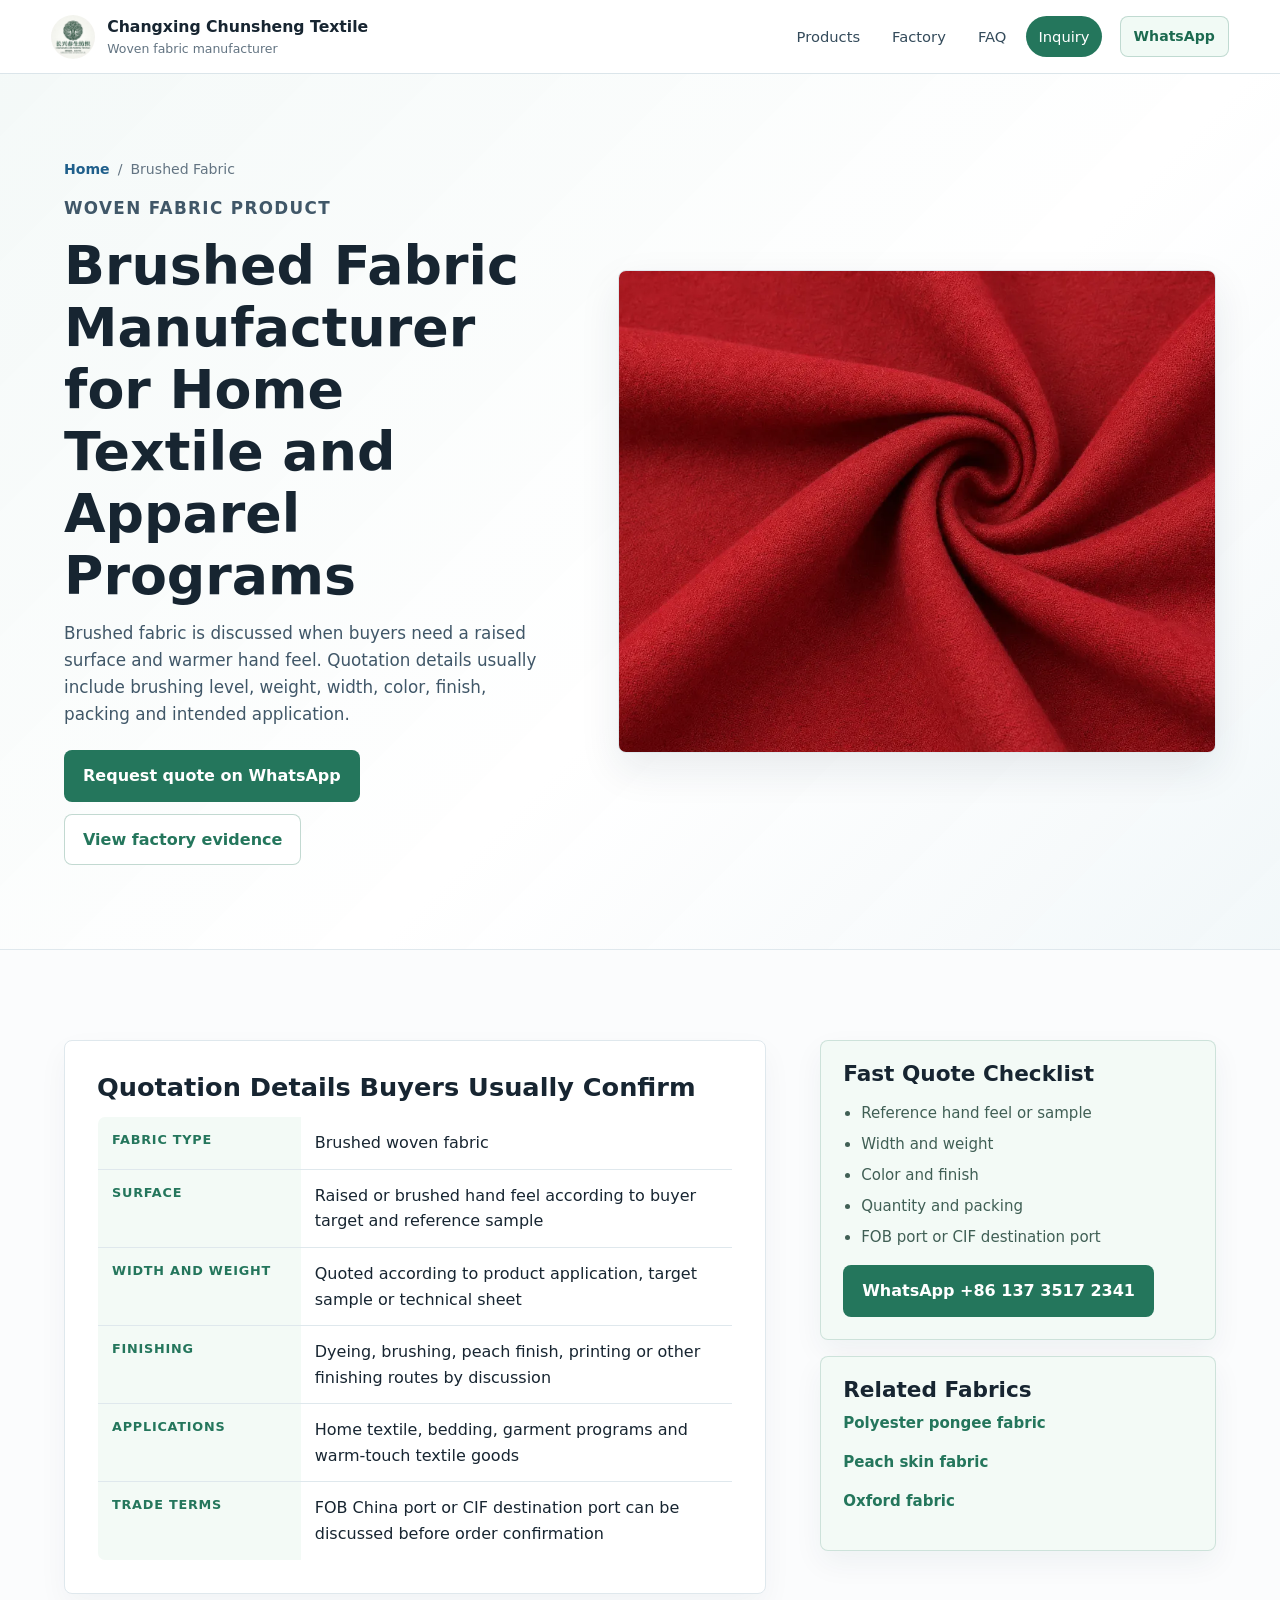
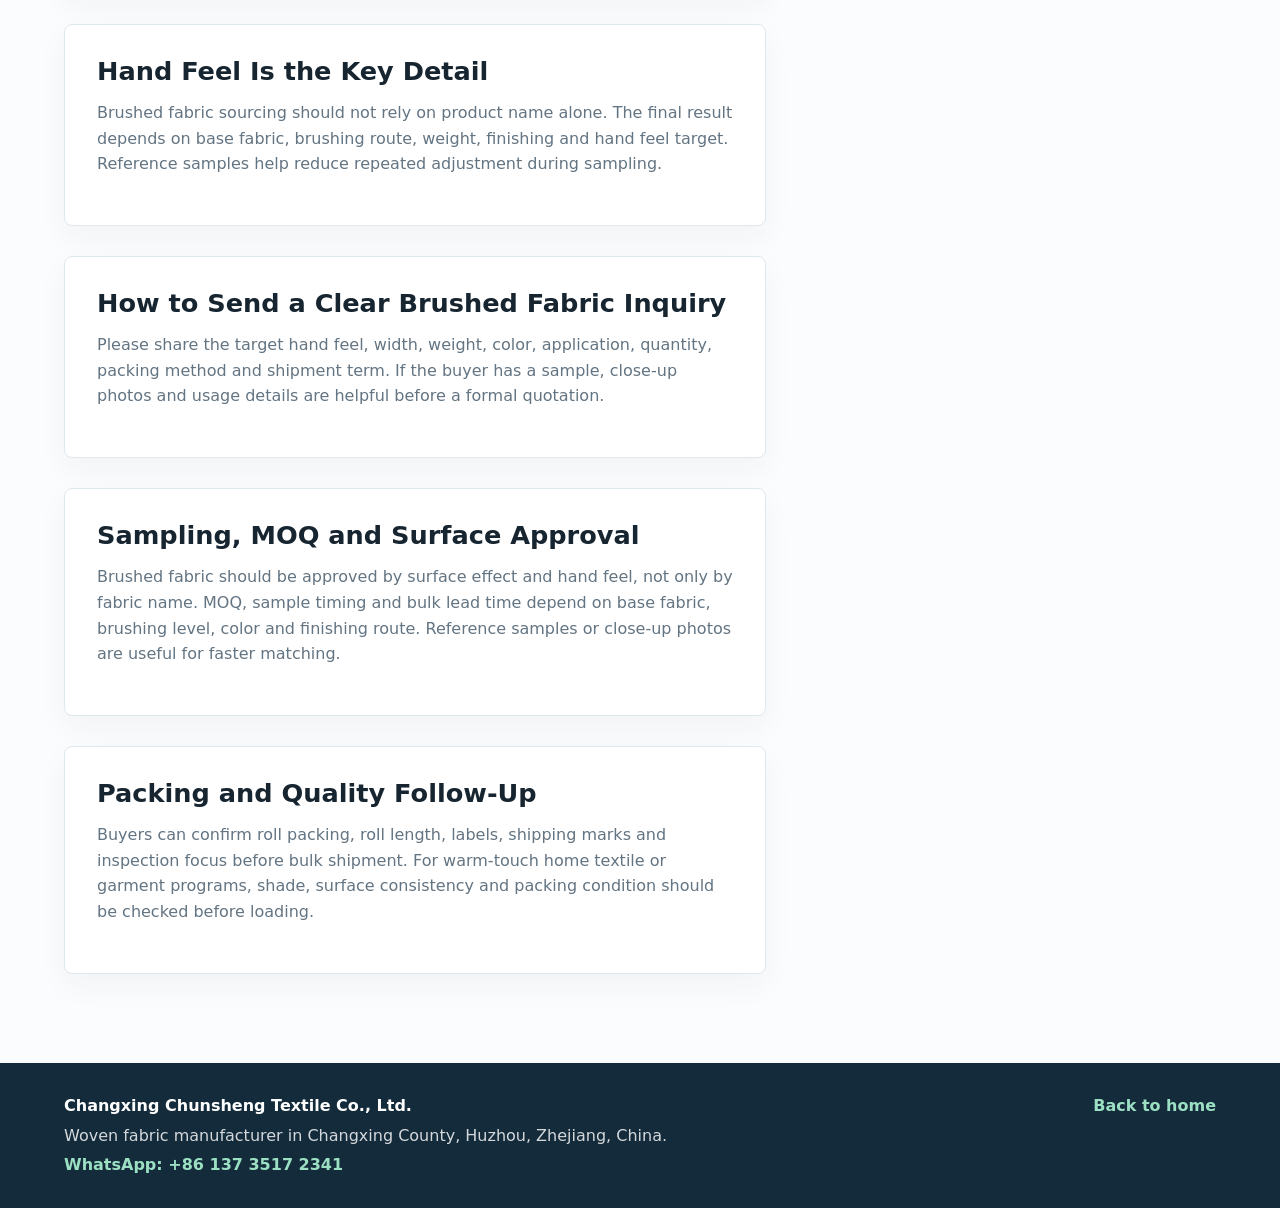
==== commit 4cef90f9: "Remove profile section and long-roll wording" ====
--- a/cloudflare-git-dist/brushed-fabric.html
+++ b/cloudflare-git-dist/brushed-fabric.html
@@ -15,7 +15,7 @@
     <meta property="og:description" content="Brushed woven fabric quotation for warmer touch, apparel, home textile and bedding programs." />
     <meta property="og:url" content="https://textiles.junyan911s.workers.dev/brushed-fabric.html" />
     <meta property="og:image" content="https://textiles.junyan911s.workers.dev/assets/images/products/brushed.webp" />
-    <link rel="stylesheet" href="styles.css?v=20260622-local-improve" />
+    <link rel="stylesheet" href="styles.css?v=20260622-wide-custom" />
     <script defer src="script.js"></script>
     <script defer src="analytics.js"></script>
     <script type="application/ld+json">
@@ -68,7 +68,6 @@
       <nav id="site-nav" class="site-nav" data-nav>
         <a href="index.html#products">Products</a>
         <a href="index.html#factory">Factory</a>
-        <a href="index.html#profile">Profile</a>
         <a href="index.html#faq">FAQ</a>
         <a class="nav-cta" href="index.html#inquiry">Inquiry</a>
       </nav>
--- a/cloudflare-git-dist/styles.css
+++ b/cloudflare-git-dist/styles.css
@@ -361,6 +361,53 @@
   border-color: rgba(36, 118, 92, 0.28);
   color: var(--green);
   background: rgba(255, 255, 255, 0.86);
+}
+
+.advantage-section {
+  background:
+    linear-gradient(180deg, #ffffff 0%, #f5f9f8 100%);
+}
+
+.advantage-grid {
+  display: grid;
+  grid-template-columns: repeat(4, minmax(0, 1fr));
+  gap: 16px;
+  max-width: 1180px;
+  margin: 0 auto;
+}
+
+.advantage-grid article {
+  min-height: 245px;
+  padding: 24px 22px;
+  border: 1px solid rgba(209, 224, 230, 0.92);
+  border-radius: var(--radius);
+  background: rgba(255, 255, 255, 0.96);
+  box-shadow: 0 14px 34px rgba(24, 47, 65, 0.055);
+}
+
+.advantage-grid span {
+  display: inline-flex;
+  margin-bottom: 24px;
+  padding: 6px 10px;
+  border-radius: 999px;
+  color: #1e6a50;
+  background: #eaf6f0;
+  font-size: 0.72rem;
+  font-weight: 900;
+  letter-spacing: 0.07em;
+  text-transform: uppercase;
+}
+
+.advantage-grid h3 {
+  margin-bottom: 10px;
+  font-size: 1.05rem;
+  line-height: 1.32;
+}
+
+.advantage-grid p {
+  margin: 0;
+  color: var(--muted);
+  font-size: 0.95rem;
 }
 
 .section,
@@ -494,6 +541,66 @@
   color: #164c70;
 }
 
+.applications-section {
+  background:
+    linear-gradient(180deg, #ffffff 0%, #f7faf9 100%);
+}
+
+.application-grid {
+  display: grid;
+  grid-template-columns: repeat(4, minmax(0, 1fr));
+  gap: 16px;
+  max-width: 1180px;
+  margin: 0 auto;
+}
+
+.application-grid article {
+  display: flex;
+  min-height: 286px;
+  flex-direction: column;
+  padding: 24px 22px;
+  border: 1px solid rgba(209, 224, 230, 0.92);
+  border-radius: var(--radius);
+  background: #fff;
+  box-shadow: 0 14px 34px rgba(24, 47, 65, 0.055);
+}
+
+.application-grid span {
+  align-self: flex-start;
+  margin-bottom: 24px;
+  padding: 6px 10px;
+  border-radius: 999px;
+  color: #1e6a50;
+  background: #eaf6f0;
+  font-size: 0.72rem;
+  font-weight: 900;
+  letter-spacing: 0.07em;
+  text-transform: uppercase;
+}
+
+.application-grid h3 {
+  margin-bottom: 10px;
+  font-size: 1.05rem;
+  line-height: 1.32;
+}
+
+.application-grid p {
+  margin-bottom: 20px;
+  color: var(--muted);
+  font-size: 0.95rem;
+}
+
+.application-grid a {
+  margin-top: auto;
+  color: var(--green);
+  font-size: 0.9rem;
+  font-weight: 900;
+}
+
+.application-grid a:hover {
+  color: #124d3a;
+}
+
 .factory-section {
   display: grid;
   grid-template-columns: minmax(0, 0.78fr) minmax(0, 1.22fr);
@@ -533,7 +640,7 @@
 
 .factory-gallery {
   display: grid;
-  grid-template-columns: 1fr 0.72fr;
+  grid-template-columns: repeat(2, minmax(0, 1fr));
   gap: 16px;
   align-items: stretch;
 }
@@ -551,12 +658,8 @@
 
 .factory-gallery img {
   width: 100%;
-  height: 560px;
+  height: 260px;
   object-fit: cover;
-}
-
-.factory-gallery figure:nth-child(2) img {
-  height: 460px;
 }
 
 figcaption {
@@ -654,6 +757,57 @@
   margin-bottom: 0;
   color: var(--muted);
   font-size: 0.95rem;
+}
+
+.inquiry-checklist {
+  background: #ffffff;
+}
+
+.checklist-layout {
+  display: grid;
+  grid-template-columns: minmax(0, 0.8fr) minmax(520px, 1.2fr);
+  gap: 34px;
+  align-items: start;
+  max-width: 1180px;
+  margin: 0 auto;
+}
+
+.checklist-copy h2 {
+  margin-bottom: 14px;
+  font-size: clamp(1.9rem, 4vw, 3.5rem);
+  line-height: 1.05;
+}
+
+.checklist-copy p:not(.eyebrow) {
+  color: #4f6676;
+  font-size: 1.02rem;
+}
+
+.checklist-table {
+  display: grid;
+  gap: 1px;
+  overflow: hidden;
+  border: 1px solid var(--line);
+  border-radius: var(--radius);
+  background: var(--line);
+  box-shadow: 0 16px 36px rgba(24, 47, 65, 0.06);
+}
+
+.checklist-table div {
+  display: grid;
+  grid-template-columns: minmax(160px, 0.45fr) minmax(0, 1fr);
+  gap: 18px;
+  padding: 20px 22px;
+  background: #fff;
+}
+
+.checklist-table strong {
+  color: var(--ink);
+  font-size: 0.95rem;
+}
+
+.checklist-table span {
+  color: var(--muted);
 }
 
 .process-section {
@@ -1522,6 +1676,8 @@
   .product-grid,
   .process-grid,
   .support-grid,
+  .advantage-grid,
+  .application-grid,
   .faq-grid {
     grid-template-columns: repeat(2, minmax(0, 1fr));
   }
@@ -1533,6 +1689,7 @@
 
   .factory-section,
   .verification-layout,
+  .checklist-layout,
   .inquiry-section,
   .product-hero,
   .product-layout {
@@ -1633,9 +1790,24 @@
   .product-grid,
   .process-grid,
   .support-grid,
+  .advantage-grid,
+  .application-grid,
   .faq-grid,
   .inquiry-form {
     grid-template-columns: 1fr;
+  }
+
+  .advantage-grid article {
+    min-height: auto;
+  }
+
+  .application-grid article {
+    min-height: auto;
+  }
+
+  .checklist-table div {
+    grid-template-columns: 1fr;
+    gap: 6px;
   }
 
   .product-hero,
@@ -1729,8 +1901,10 @@
   }
 
   .factory-gallery img,
-  .factory-gallery figure:nth-child(2) img {
+  .factory-gallery figure:first-child img,
+  .factory-gallery figure:not(:first-child) img {
     height: auto;
+    min-height: 0;
     max-height: 560px;
   }
 
